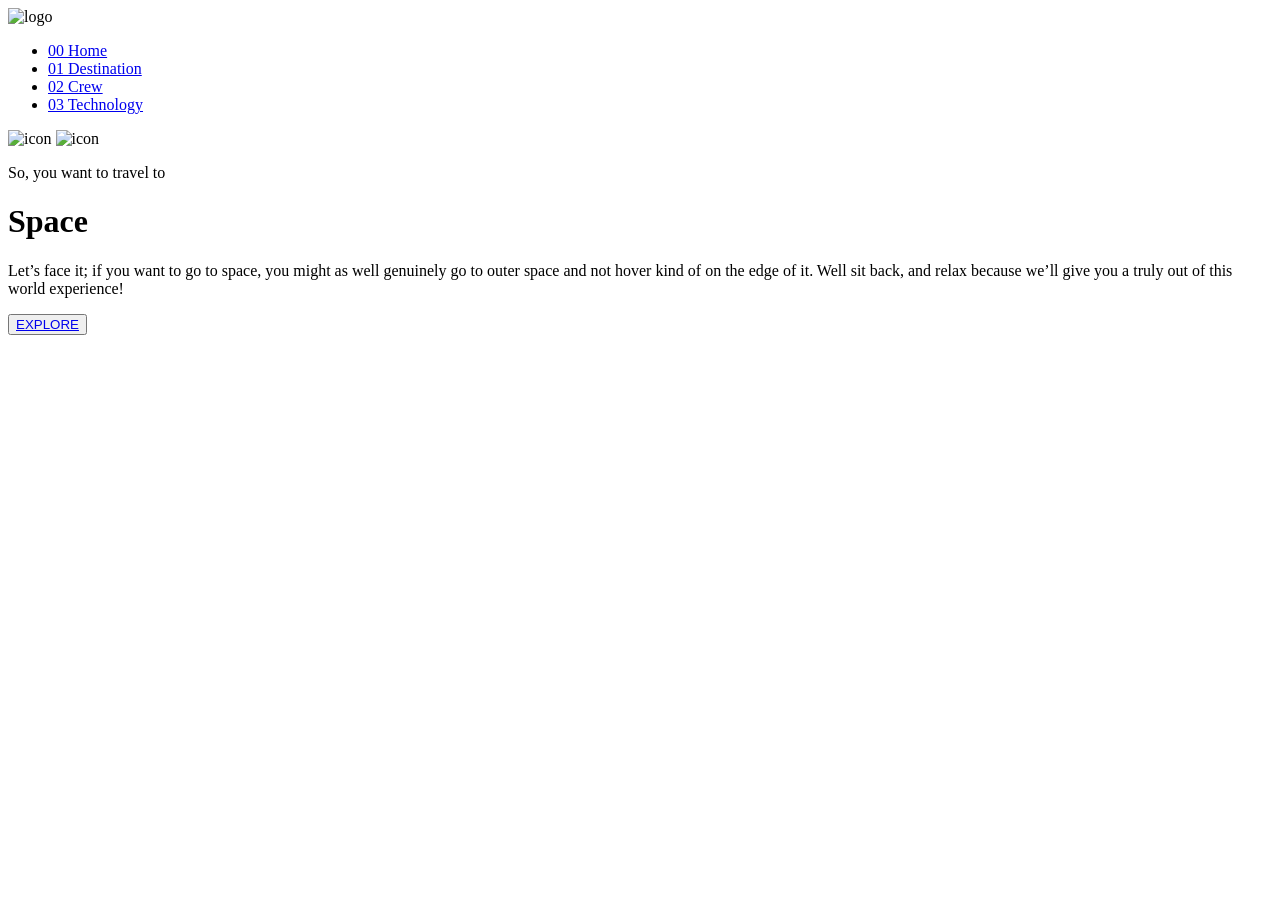
==== index.html @ 392449d7 "Add files via upload" ====
<!DOCTYPE html>
<html lang="en">
<head>
  <meta charset="UTF-8">
  <meta name="viewport" content="width=device-width, initial-scale=1.0">

  <link rel="icon" type="image/png" sizes="32x32" href="./assets/favicon-32x32.png">
    
  <!-- fonts file -->
    <link rel="preconnect" href="https://fonts.googleapis.com">
    <link rel="preconnect" href="https://fonts.gstatic.com" crossorigin>
    <link href="https://fonts.googleapis.com/css2?family=Barlow:ital,wght@0,100;0,200;0,300;0,400;0,500;0,600;0,700;0,800;0,900;1,100;1,200;1,300;1,400;1,500;1,600;1,700;1,800;1,900&display=swap" rel="stylesheet">
  <!-- fonts file -->

  <!-- css files -->
    <link rel="stylesheet" href="css/normalize.css">
    <link rel="stylesheet" href="css/all.min.css">
    <link rel="stylesheet" href="css/main.css">
  <!-- css files -->  
  
  <title>Space tourism website</title>
</head>
<body>

  <header>
    <div class="container">
      <img class="logo" src="./assets/shared/logo.svg" alt="logo">
      <ul class="pages" id="pages">
        <li class="active"><a href="index.html">00 Home</a></li>
        <li><a href="destination-moon.html">01 Destination</a></li>
        <li><a href="crew-engineer.html">02 Crew</a></li>
        <li><a href="technology-vehicle.html">03 Technology</a></li>
      </ul>
      <div class="menu-toggle" id="mobile-toggle">
        <span class="open active"><img src="./assets/shared/icon-hamburger.svg" alt="icon"></span>
        <span class="close"><img src="./assets/shared/icon-close.svg" alt="icon"></span>
      </div>
    </div>
  </header>

  <main>
    <div class="container">
      <div class="first-side">
        <p class="p1">So, you want to travel to</p>
        <h1>Space</h1>
        <p class="p2">Let’s face it; if you want to go to space, you might as well genuinely go to 
        outer space and not hover kind of on the edge of it. Well sit back, and relax 
        because we’ll give you a truly out of this world experience!</p>
      </div>
      <button type="button"><a href="destination-moon.html">EXPLORE</a></button>
    </div>
  </main>

<script src="./main.js"></script>
</body>
</html>
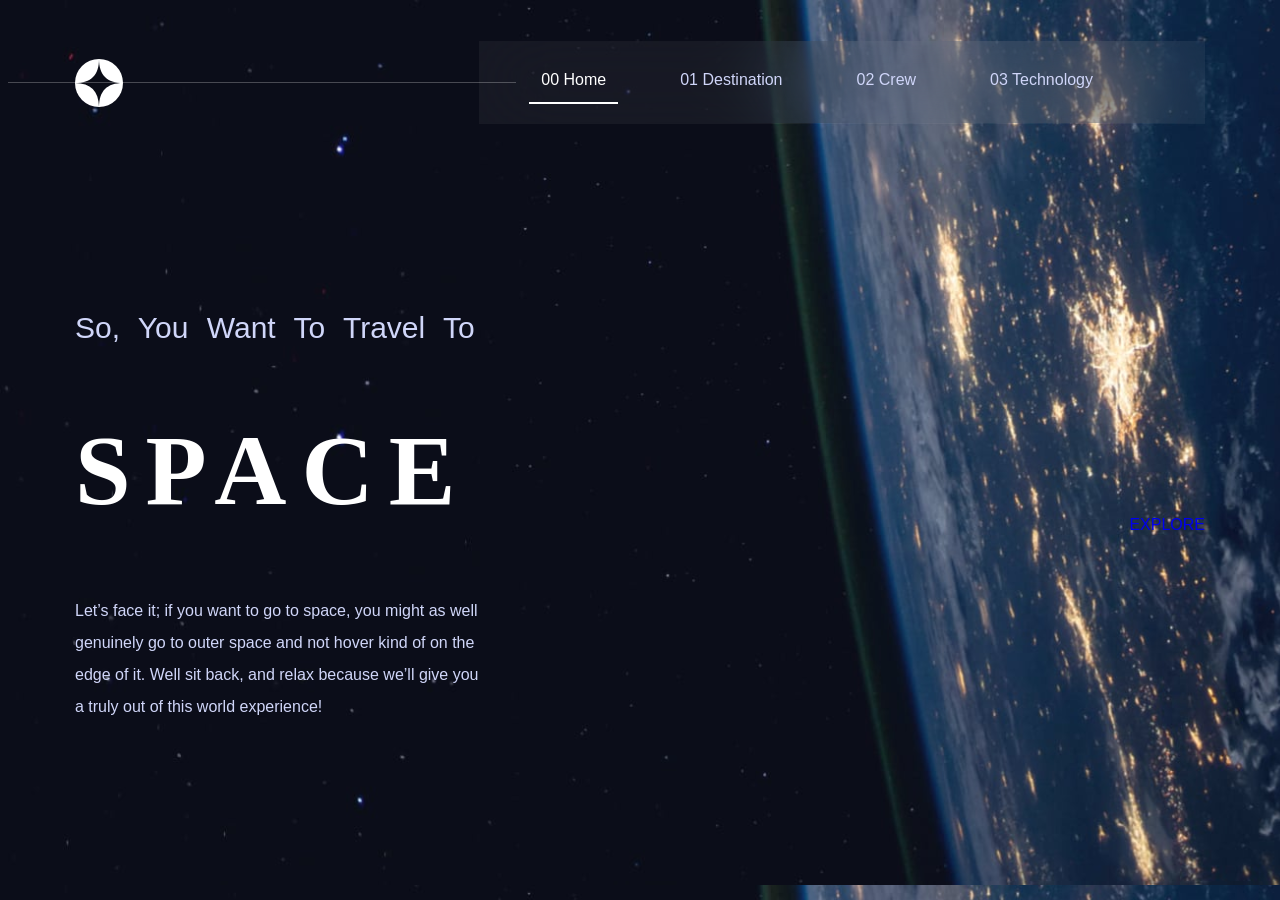
==== commit da30a9e4: "Update index.html" ====
--- a/index.html
+++ b/index.html
@@ -47,10 +47,10 @@
         outer space and not hover kind of on the edge of it. Well sit back, and relax 
         because we’ll give you a truly out of this world experience!</p>
       </div>
-      <button type="button"><a href="destination-moon.html">EXPLORE</a></button>
+      <a href="destination-moon.html" class="explore-button">EXPLORE</a>
     </div>
   </main>
 
 <script src="./main.js"></script>
 </body>
-</html>+</html>
--- a/css/main.css
+++ b/css/main.css
@@ -0,0 +1,316 @@
+/* Start Variables */
+:root {
+    --main-transition-du: 0.3s;
+    --main-color: #D0D6F9;
+}
+/* End Variables */
+
+/* Start Global Rules */
+* {
+    -webkit-box-sizing: border-box;
+    -moz-box-sizing: border-box;
+    box-sizing: border-box;
+}
+
+html {
+    scroll-behavior: smooth;
+}
+
+body {
+    font-family: "Barlow", sans-serif;
+    font-style: normal;
+}
+
+a {
+    text-decoration: none;
+    transition: var(--main-transition-du);
+}
+
+ul {
+    list-style: none;
+    padding: 0;
+    margin: 0;
+}
+
+.container {
+    width: 100%;
+    padding-left: 20px;
+    padding-right: 20px;
+    margin-left: auto;
+    margin-right: auto;
+}
+
+/* Small */
+@media (min-width: 768px) {
+    .container{
+        width: 750px;
+    }
+}
+
+/* Medium */
+@media (min-width: 992px) {
+    .container{
+        width: 970px;
+    }
+}
+
+/* Large */
+@media (min-width: 1200px) {
+    .container{
+        width: 1170px;
+    }
+}
+
+/* End Global Rules */
+
+/* start header */
+
+body {
+    background-image: url(../assets/home/background-home-desktop.jpg);
+    background-size: cover;
+}
+
+@media (max-width: 992px) {
+    body {
+        background-image: url(../assets/home/background-home-tablet.jpg);
+        background-size: cover;
+    }
+}
+
+@media (max-width: 768px) {
+    body {
+        background-image: url(../assets/home/background-home-mobile.jpg);
+        background-size: cover;
+    }
+}
+
+header .container {
+    display: flex;
+    justify-content: space-between;
+    align-items: center;
+    height: 65px;
+    margin-top: 50px;
+    margin-bottom: 50px;
+}
+
+header .container .pages {
+    display: flex;
+    padding: 20px 50px;
+    background: rgba(255, 255, 255, 0.05);
+    backdrop-filter: blur(40px);
+    position: relative;
+}
+
+@media (max-width: 768px) {
+    header .container .pages {
+        display: none;
+        flex-direction: column;
+        width: 100%;
+        z-index: 100;
+        top: 150px;
+        right: -10px;
+    }
+
+    header .container .pages.active {
+    display: flex;
+    }
+}
+
+@media (max-width: 992px) {
+    header .container .pages {
+        display: none;
+        flex-direction: column;
+        width: 100%;
+        z-index: 100;
+        top: 150px;
+        right: -10px;
+    }
+
+    header .container .pages.active {
+    display: flex;
+    }
+}
+
+header .container .pages::before {
+    content: "";
+    position: absolute;
+    left: -65%;
+    top: 50%;
+    transform: translateY(-50%);
+    width: 70%;
+    height: 1px;
+    background-color: rgba(255, 255, 255, 0.25);
+    z-index: 5;
+}
+
+@media (max-width: 992px) {
+    header .container .pages::before {
+        display: none;
+    }
+}
+
+@media (max-width: 768px) {
+    header .container .pages::before {
+        display: none;
+    }
+}
+
+header .container .pages li a {
+    display: flex;
+    padding: 10px 12px;
+    margin-right: 50px;
+    cursor: pointer;
+    color: var(--main-color);
+    border-bottom: 2px solid transparent;
+    padding-bottom: 12px;
+    transition: border-color var(--main-transition-du) ease, color var(--main-transition-du) ease;
+}
+
+@media (max-width: 768px) {
+    header .container .pages li a {
+        margin-bottom: 10px;
+        width: 100%;
+        border-bottom: 2px solid #ddd;
+    }
+}
+
+@media (max-width: 992px) {
+    header .container .pages li a {
+        margin-bottom: 10px;
+        width: 100%;
+        border-bottom: 2px solid #ddd;
+    }
+}
+
+header .container .pages li:hover a {
+    color: white;
+    border-bottom-color: white;
+    /* transform: scale(1.1); */
+}
+
+header .container .pages li:last-child {
+    margin-right: 0px;
+}
+
+header .container .pages li.active a {
+    border-bottom: 2px solid white;
+    padding-bottom: 12px;
+    color: white;
+}
+
+header .container .menu-toggle {
+    cursor: pointer;
+    display: none;
+}
+
+@media (max-width: 768px) {
+    header .container .menu-toggle {
+        display: block;
+    }
+
+    header .container .menu-toggle .close {
+        display: none;
+    }
+
+    header .container .menu-toggle.active .open {
+        display: none;
+    }
+
+    header .container .menu-toggle.active .close {
+        display: block;
+    }
+}
+
+@media (max-width: 992px) {
+    header .container .menu-toggle {
+        display: block;
+    }
+
+    header .container .menu-toggle .close {
+        display: none;
+    }
+
+    header .container .menu-toggle.active .open {
+        display: none;
+    }
+
+    header .container .menu-toggle.active .close {
+        display: block;
+    }
+}
+
+/* end header */
+
+/* start main */
+
+main .container {
+    display: flex;
+    justify-content: space-between;
+    align-items: center;
+    min-height: 80vb;
+}
+
+@media (max-width: 768px) {
+    main .container {
+        display: flex;
+        flex-direction: column;
+        justify-content: space-around;
+        text-align: center;
+    }
+}
+
+main .container .first-side .p1 {
+    color: var(--main-color);
+    font-size: 30px;
+    margin: 0;
+    word-spacing: 10px;
+    text-transform: capitalize;
+}
+
+main .container .first-side h1 {
+    color: white;
+    font-family: 'Bellefair', serif;
+    font-size: 100px;
+    text-transform: uppercase;
+    letter-spacing: 15px;
+    /* margin: 20px 0; */
+}
+
+main .container .first-side .p2 {
+    color: var(--main-color);
+    max-width: 410px;
+    width: 100%;
+    line-height: 2;
+}
+
+@media (max-width: 768px) {
+    main .container .first-side .p2 {
+        width: 95%;
+        margin: 0 auto;
+        word-spacing: 2px;
+    }
+}
+
+main .container button {
+    width: 240px;
+    height: 240px;
+    border-radius: 50%;
+    /* font-size: 30px; */
+    border: none;
+    outline: none;
+    cursor: pointer;
+    transition: color var(--main-transition-du) ease, transform var(--main-transition-du) ease;
+}
+
+main .container button:hover {
+    background-color: var(--main-color);
+    transform: rotate(360deg);
+} 
+
+main .container button a {
+    font-size: 30px;
+    font-family: 'Bellefair', serif;
+    color: #3b3b3b;
+}
+
+/* end main */
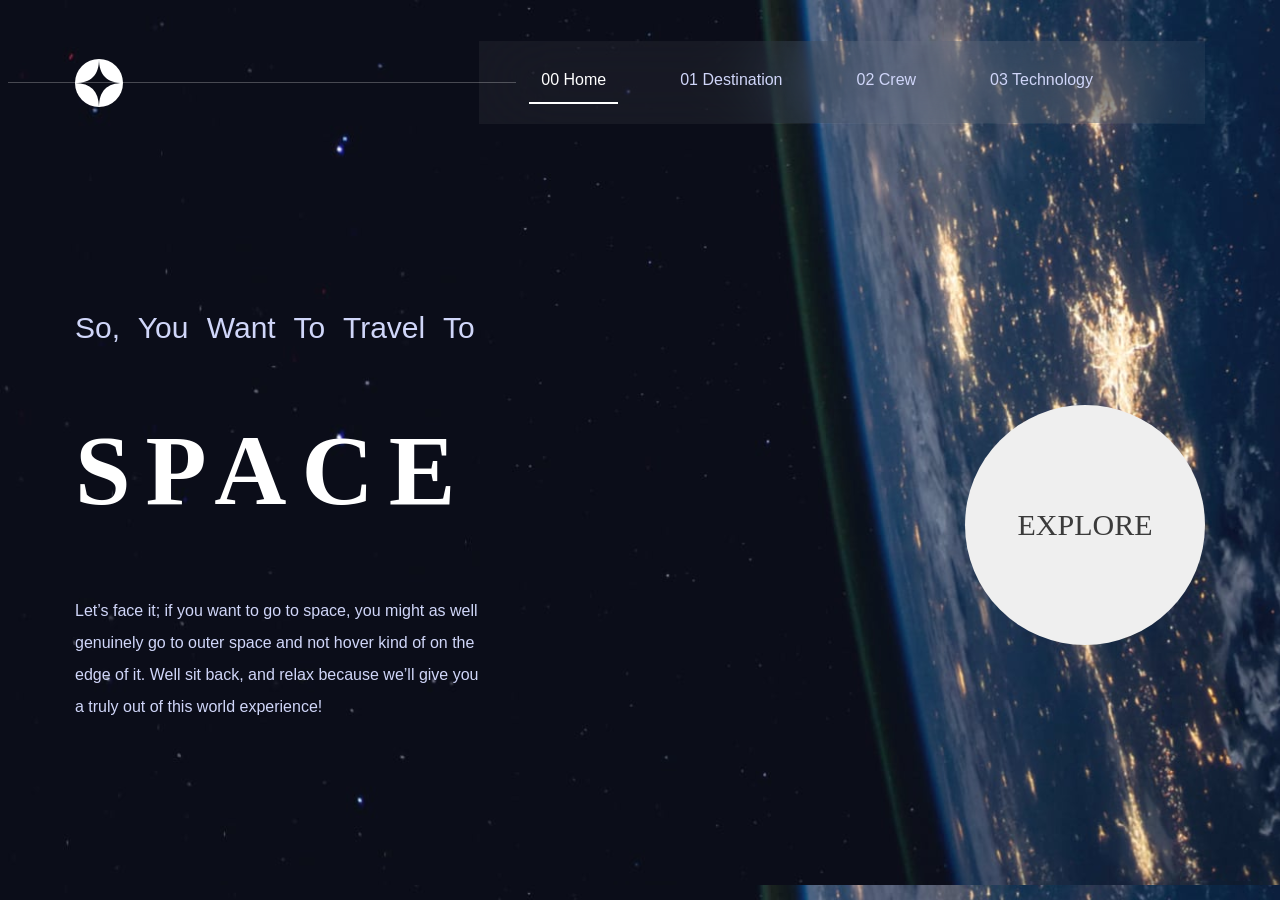
==== commit 27f559d2: "Update index.html" ====
--- a/index.html
+++ b/index.html
@@ -47,7 +47,7 @@
         outer space and not hover kind of on the edge of it. Well sit back, and relax 
         because we’ll give you a truly out of this world experience!</p>
       </div>
-      <a href="destination-moon.html" class="explore-button">EXPLORE</a>
+      <a href="destination-moon.html"><button>EXPLORE</button></a>
     </div>
   </main>
 
--- a/css/main.css
+++ b/css/main.css
@@ -291,7 +291,7 @@
     }
 }
 
-main .container button {
+main .container a button {
     width: 240px;
     height: 240px;
     border-radius: 50%;
@@ -302,15 +302,15 @@
     transition: color var(--main-transition-du) ease, transform var(--main-transition-du) ease;
 }
 
-main .container button:hover {
+main .container a button:hover {
     background-color: var(--main-color);
     transform: rotate(360deg);
 } 
 
-main .container button a {
+main .container a button {
     font-size: 30px;
     font-family: 'Bellefair', serif;
     color: #3b3b3b;
 }
 
-/* end main */+/* end main */
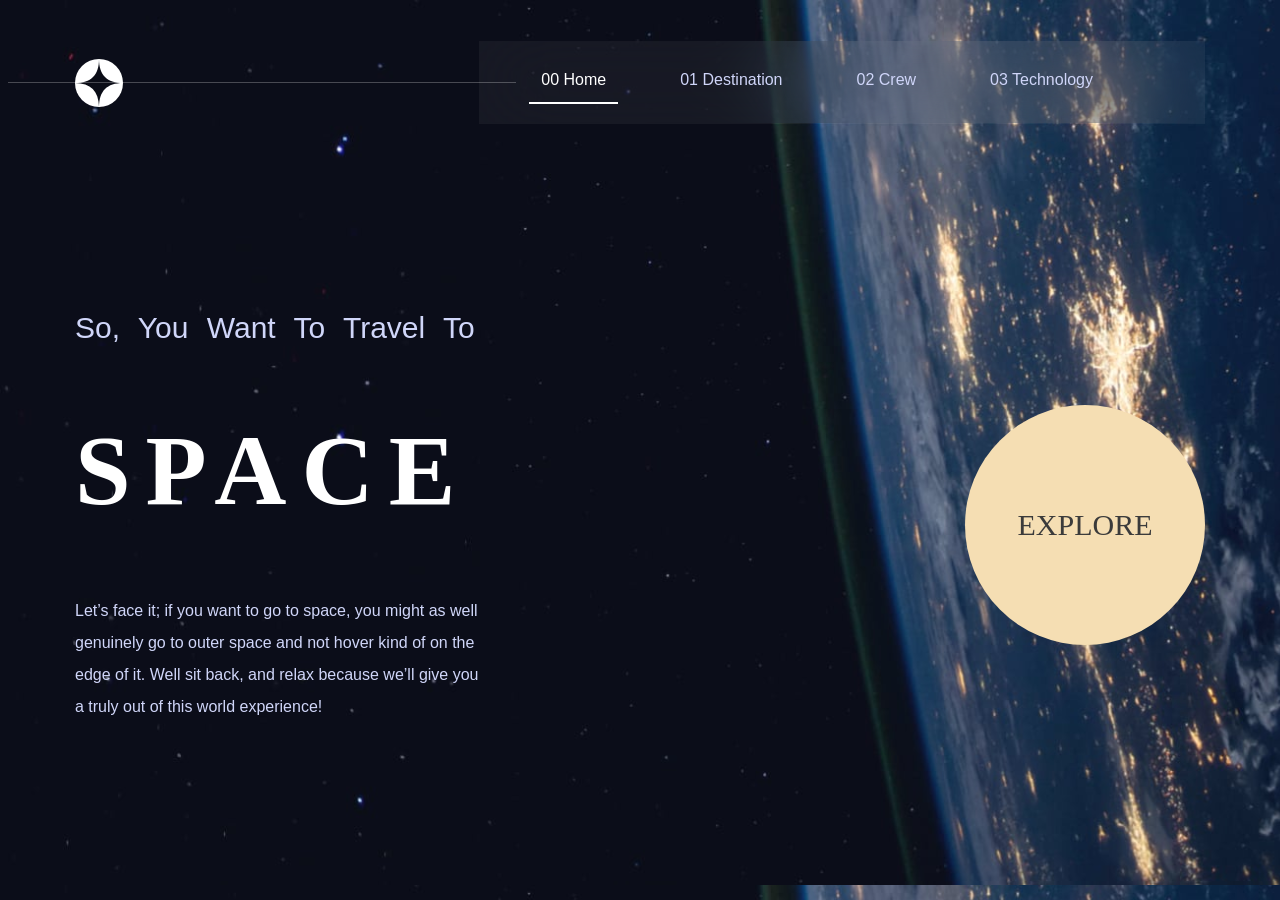
==== commit 2ebb2288: "Update index.html" ====
--- a/index.html
+++ b/index.html
@@ -47,7 +47,7 @@
         outer space and not hover kind of on the edge of it. Well sit back, and relax 
         because we’ll give you a truly out of this world experience!</p>
       </div>
-      <a href="destination-moon.html"><button>EXPLORE</button></a>
+      <a href="destination-moon.html" class="button">EXPLORE</a>
     </div>
   </main>
 
--- a/css/main.css
+++ b/css/main.css
@@ -291,26 +291,25 @@
     }
 }
 
-main .container a button {
+main .container .button {
     width: 240px;
     height: 240px;
     border-radius: 50%;
-    /* font-size: 30px; */
+    font-size: 30px;
+    font-family: 'Bellefair', serif;
+    color: #3b3b3b;
+    text-align: center;
+    align-content: center;
+    background-color: wheat;
     border: none;
     outline: none;
     cursor: pointer;
     transition: color var(--main-transition-du) ease, transform var(--main-transition-du) ease;
 }
 
-main .container a button:hover {
+main .container .button:hover {
     background-color: var(--main-color);
     transform: rotate(360deg);
 } 
 
-main .container a button {
-    font-size: 30px;
-    font-family: 'Bellefair', serif;
-    color: #3b3b3b;
-}
-
 /* end main */
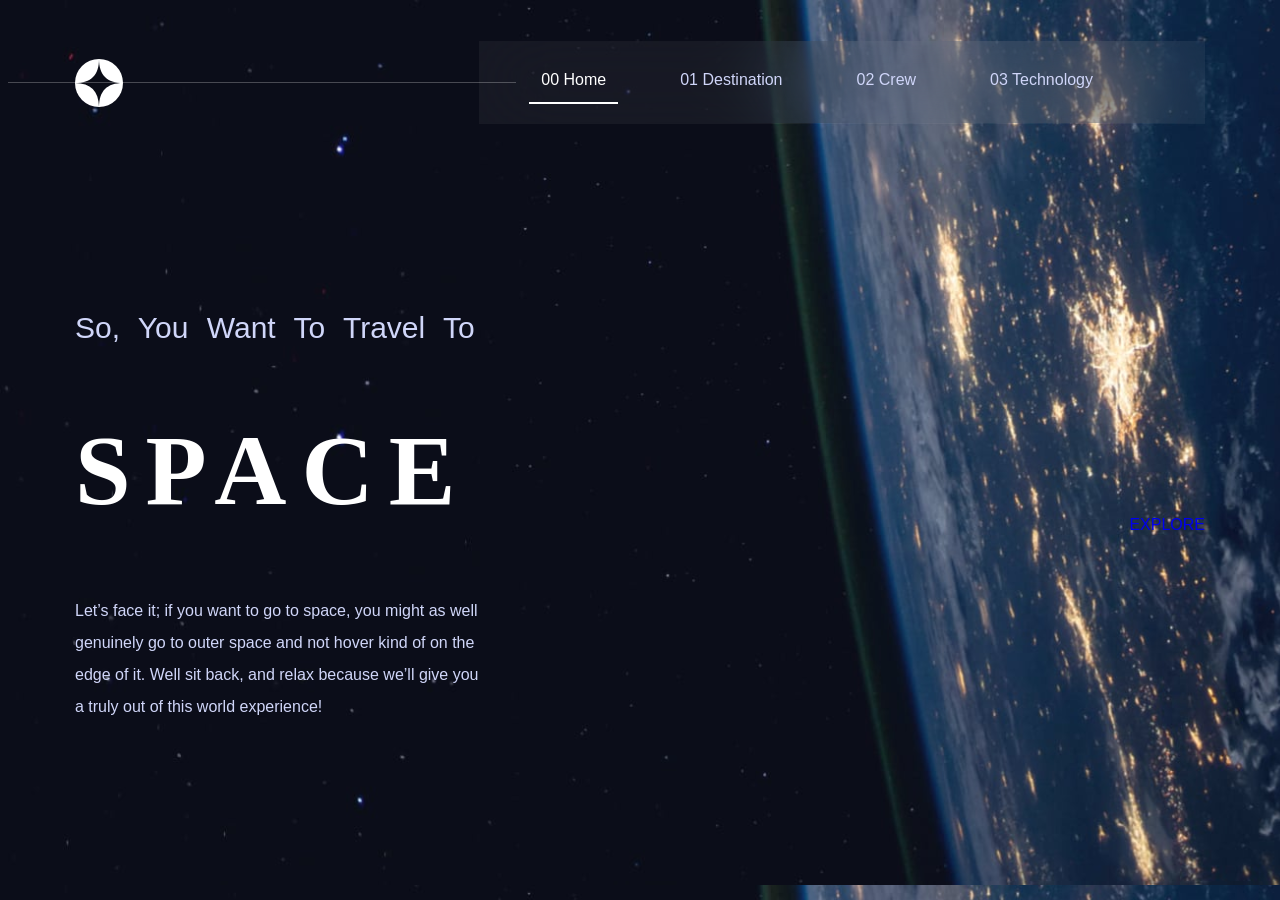
==== commit 586da000: "Update index.html" ====
--- a/index.html
+++ b/index.html
@@ -47,7 +47,7 @@
         outer space and not hover kind of on the edge of it. Well sit back, and relax 
         because we’ll give you a truly out of this world experience!</p>
       </div>
-      <a href="destination-moon.html" class="button">EXPLORE</a>
+      <a class="exp-btn" href="destination-moon.html">EXPLORE</a>
     </div>
   </main>
 
